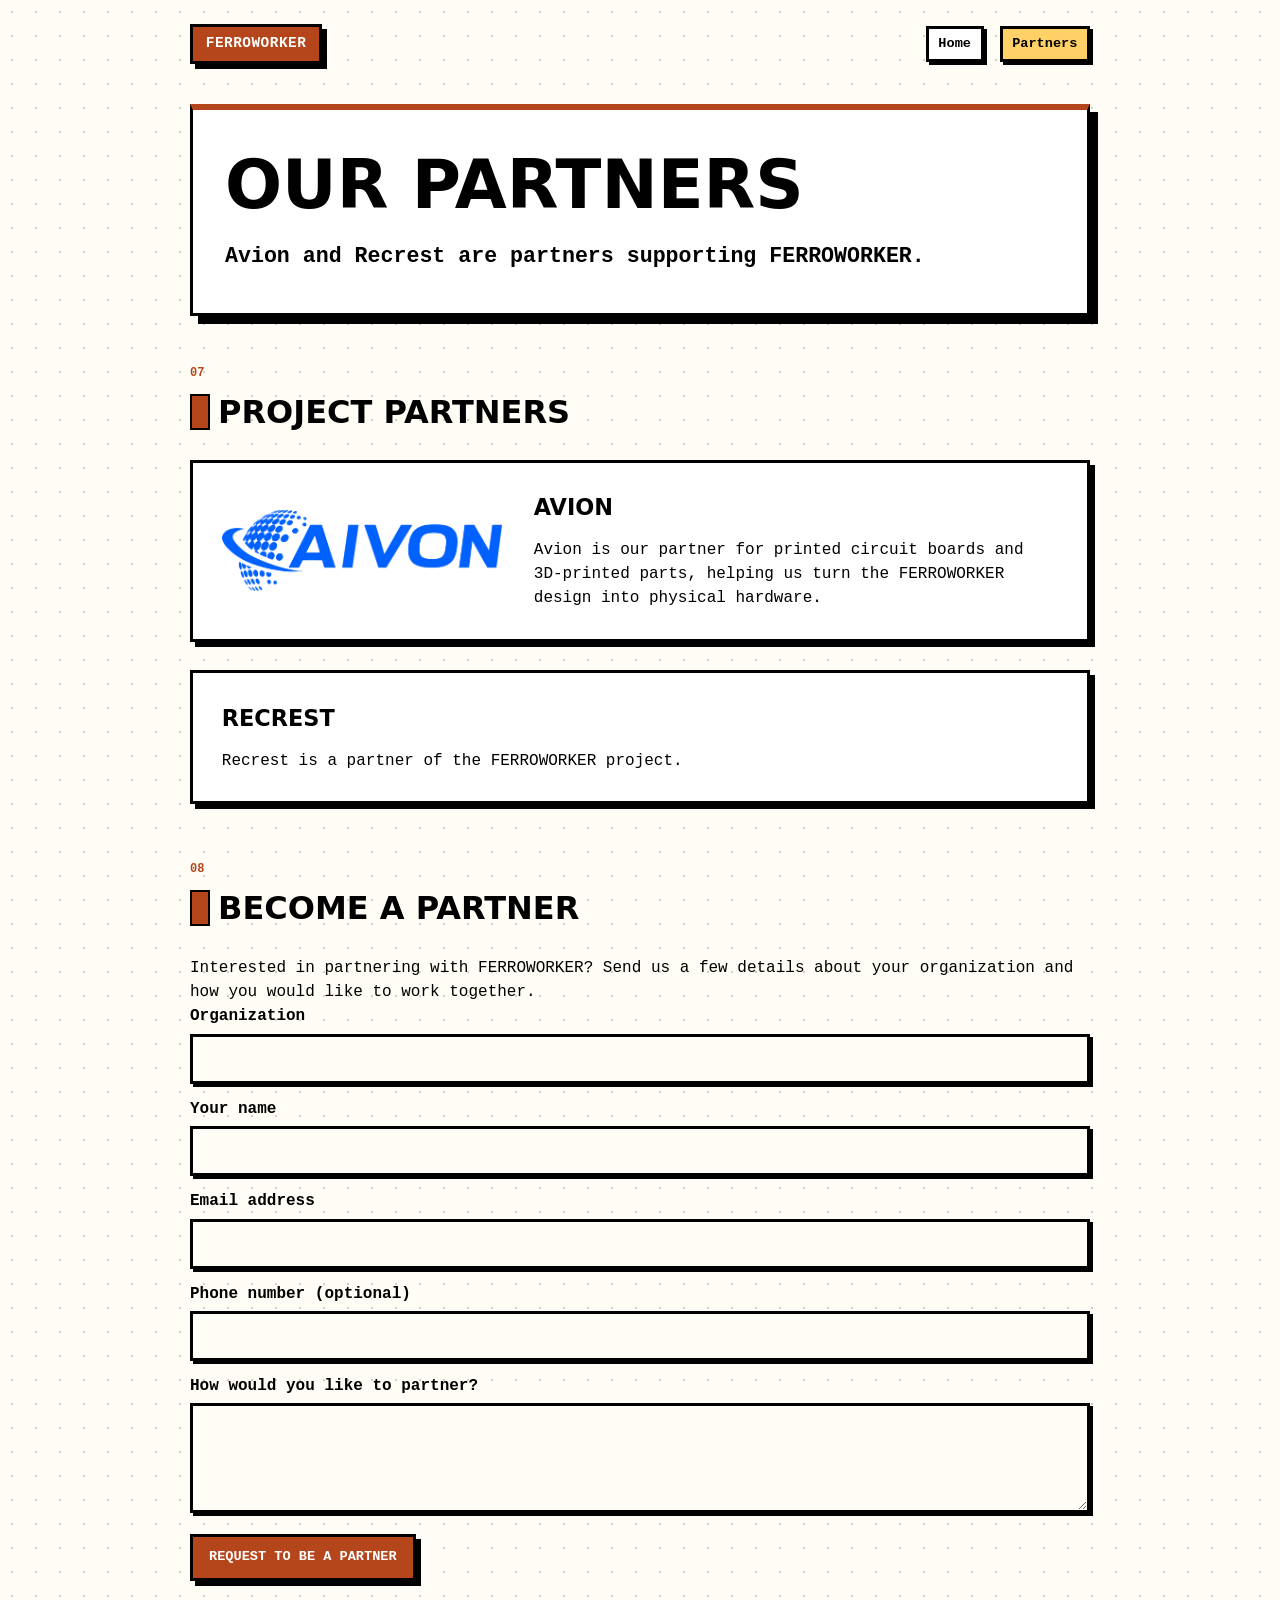
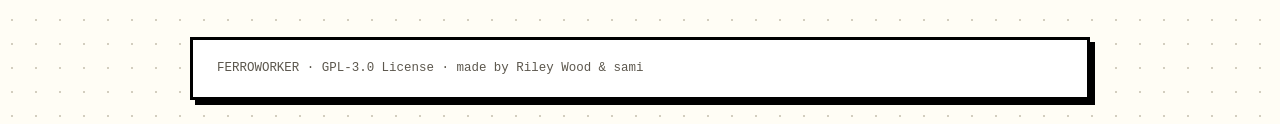
==== partner/index.html @ 9775b6dd "v1" ====
<!DOCTYPE html>
<html lang="en">
<head>
    <meta charset="UTF-8">
    <meta name="viewport" content="width=device-width, initial-scale=1.0">
    <meta name="referrer" content="strict-origin-when-cross-origin">
    <meta http-equiv="Content-Security-Policy" content="default-src 'self'; script-src 'self' 'unsafe-inline'; img-src 'self' data:; style-src 'self' 'unsafe-inline'; base-uri 'self'; object-src 'none'">
    <title>Partners | FERROWORKER</title>
    <meta name="description" content="Meet the partners supporting FERROWORKER with PCB manufacturing and 3D printing.">
    <style>
        :root {
            --bg: #fffdf5;
            --black: #000000;
            --white: #ffffff;
            --rust: #b5451b;
            --yellow: #ffd166;
            --green: #06d6a0;
            --cyan: #118ab2;
            --orange: #ff9f1c;
            --font-sans: system-ui, -apple-system, BlinkMacSystemFont, "Segoe UI", Roboto, sans-serif;
            --font-mono: "IBM Plex Mono", "Courier New", Courier, monospace;
            --shadow: 5px 5px 0px #000000;
            --shadow-lg: 8px 8px 0px #000000;
            --border: 3px solid #000000;
        }

        * {
            box-sizing: border-box;
            margin: 0;
            padding: 0;
        }

        body {
            padding: 1.5rem 1rem;
            display: flex;
            justify-content: center;
            background-color: var(--bg);
            color: var(--black);
            font-family: var(--font-mono);
            line-height: 1.5;
            background-image: radial-gradient(#d3cebf 1.5px, transparent 1.5px);
            background-size: 24px 24px;
        }

        a { color: var(--rust); }
        a:hover { text-decoration: none; }

        .wrapper { max-width: 900px; width: 100%; }

        nav {
            display: flex;
            justify-content: space-between;
            align-items: center;
            margin-bottom: 2.5rem;
            flex-wrap: wrap;
            gap: 1rem;
        }

        .nav-badge {
            background-color: var(--rust);
            color: var(--white);
            font-family: var(--font-mono);
            font-weight: 900;
            padding: 0.4rem 0.8rem;
            border: var(--border);
            box-shadow: var(--shadow);
            text-transform: uppercase;
            font-size: 0.9rem;
            letter-spacing: 0.5px;
        }

        .nav-links { display: flex; gap: 1rem; }

        .nav-link {
            font-family: var(--font-mono);
            font-weight: bold;
            color: var(--black);
            text-decoration: none;
            background: var(--white);
            border: var(--border);
            padding: 0.3rem 0.6rem;
            box-shadow: 3px 3px 0px #000;
            font-size: 0.85rem;
            transition: all 0.1s ease;
        }

        .nav-link:hover {
            transform: translate(-2px, -2px);
            box-shadow: 5px 5px 0px #000;
            background: var(--yellow);
            color: var(--black);
            text-decoration: none;
        }

        .nav-link:focus-visible { outline: 2px solid var(--rust); outline-offset: 2px; }
        .nav-link.active { background: var(--yellow); }

        .hero {
            background: var(--white);
            border: var(--border);
            border-top: 6px solid var(--rust);
            box-shadow: var(--shadow-lg);
            padding: 2.5rem 2rem;
            margin-bottom: 3rem;
        }

        h1 {
            font-size: clamp(2.5rem, 7vw, 4.2rem);
            font-weight: 900;
            line-height: 1.05;
            letter-spacing: 0;
            text-transform: uppercase;
            margin-bottom: 1.2rem;
            font-family: var(--font-sans);
        }

        .hero p {
            font-size: clamp(1.1rem, 3vw, 1.35rem);
            font-weight: 600;
            max-width: 720px;
        }

        .section-title {
            font-size: 2rem;
            font-weight: 900;
            text-transform: uppercase;
            margin-bottom: 1.5rem;
            display: flex;
            align-items: center;
            gap: 0.5rem;
            font-family: var(--font-sans);
        }

        .section-title::before {
            content: "";
            display: inline-block;
            flex: 0 0 16px;
            width: 16px;
            height: 32px;
            background-color: var(--rust);
            border: 2px solid #000;
        }

        .sec-num {
            margin-bottom: 6px;
            color: var(--rust);
            font-size: 0.75rem;
            text-transform: uppercase;
            font-weight: bold;
        }

        section { margin-bottom: 3.5rem; }

        .card {
            background: var(--white);
            border: var(--border);
            box-shadow: var(--shadow);
            padding: 1.8rem;
            display: flex;
            align-items: center;
            gap: 2rem;
        }

        .card + .card { margin-top: 1.8rem; }

        .card h3 {
            font-size: 1.4rem;
            font-weight: 900;
            margin-bottom: 0.8rem;
            text-transform: uppercase;
            font-family: var(--font-sans);
        }

        .partner-form label {
            display: block;
            margin-bottom: 0.35rem;
            font-weight: 700;
        }

        .partner-form input,
        .partner-form textarea {
            width: 100%;
            margin-bottom: 0.8rem;
            padding: 10px 12px;
            border: var(--border);
            box-shadow: 3px 3px 0px #000;
            background: var(--bg);
            color: var(--black);
            font: inherit;
        }

        .partner-form textarea { min-height: 110px; resize: vertical; }

        .partner-form button {
            padding: 10px 16px;
            border: var(--border);
            background: var(--rust);
            color: var(--white);
            font: inherit;
            font-size: 0.85rem;
            font-weight: 700;
            text-transform: uppercase;
            cursor: pointer;
            box-shadow: var(--shadow);
        }

        .partner-form button:hover { background: #8c3815; transform: translate(-1px, -1px); box-shadow: 4px 4px 0px #000; }

        .partner-confirm {
            display: none;
            margin-top: 12px;
            padding: 10px 14px;
            border: var(--border);
            box-shadow: var(--shadow);
            background: var(--green);
            color: #5c574d;
            font-size: 0.92rem;
        }

        footer {
            display: flex;
            justify-content: space-between;
            flex-wrap: wrap;
            gap: 10px;
            margin-top: 20px;
            padding-top: 20px;
            border-top: var(--border);
            color: #5c574d;
            font-size: 0.78rem;
            background: var(--white);
            border: var(--border);
            box-shadow: var(--shadow);
            padding: 1.2rem 1.5rem;
        }

        @media (max-width: 600px) {
            .hero { padding: 2rem 1.25rem; }
            .card { align-items: flex-start; flex-direction: column; gap: 1.25rem; }
            .partner-logo { flex-basis: auto; width: min(280px, 100%); }
        }

        .partner-logo {
            display: block;
            flex: 0 0 min(280px, 38%);
            width: min(280px, 38%);
            height: auto;
        }
    </style>
</head>
<body>
    <div class="wrapper">
        <nav aria-label="Page navigation">
            <div class="nav-badge">FERROWORKER</div>
            <div class="nav-links">
                <a class="nav-link" href="/">Home</a>
                <a class="nav-link active" href="/partner" aria-current="page">Partners</a>
            </div>
        </nav>

        <main>
            <header class="hero">
                <h1>Our Partners</h1>
                <p>Avion and Recrest are partners supporting FERROWORKER.</p>
            </header>

            <section aria-labelledby="partners-title">
                <div class="sec-num">07</div>
                <h2 class="section-title" id="partners-title">Project Partners</h2>
                <article class="card" aria-labelledby="avion-title">
                    <img class="partner-logo" src="/avion.png" alt="Avion logo">
                    <div>
                        <h3 id="avion-title">Avion</h3>
                        <p>Avion is our partner for printed circuit boards and 3D-printed parts, helping us turn the FERROWORKER design into physical hardware.</p>
                    </div>
                </article>
                <article class="card" aria-labelledby="recrest-title">
                    <div>
                        <h3 id="recrest-title">Recrest</h3>
                        <p>Recrest is a partner of the FERROWORKER project.</p>
                    </div>
                </article>
            </section>

            <section aria-labelledby="partner-request-title">
                <div class="sec-num">08</div>
                <h2 class="section-title" id="partner-request-title">Become a Partner</h2>
                <p>Interested in partnering with FERROWORKER? Send us a few details about your organization and how you would like to work together.</p>
                <form class="partner-form" id="partner-form">
                    <label for="partner-organization">Organization</label>
                    <input type="text" id="partner-organization" required>
                    <label for="partner-contact">Your name</label>
                    <input type="text" id="partner-contact" required>
                    <label for="partner-email">Email address</label>
                    <input type="email" id="partner-email" required>
                    <label for="partner-phone">Phone number (optional)</label>
                    <input type="tel" id="partner-phone">
                    <label for="partner-interest">How would you like to partner?</label>
                    <textarea id="partner-interest" required></textarea>
                    <button type="submit">Request to be a partner</button>
                    <div class="partner-confirm" id="partner-confirm" role="status" aria-live="polite">Your email app should open with the request filled in. Review it and press Send. If it does not open, email ferroworks@outlook.com.au.</div>
                </form>
            </section>
        </main>

        <footer>FERROWORKER · GPL-3.0 License · made by Riley Wood &amp; sami</footer>
    </div>
    <script>
        (function () {
            var partnerForm = document.getElementById('partner-form');
            var partnerConfirm = document.getElementById('partner-confirm');
            if (!partnerForm) return;

            partnerForm.addEventListener('submit', function (event) {
                event.preventDefault();
                if (!partnerForm.checkValidity()) {
                    partnerForm.reportValidity();
                    return;
                }

                var organization = document.getElementById('partner-organization').value.trim();
                var subject = 'Partnership request: ' + organization;
                var body = [
                    'Organization: ' + organization,
                    'Name: ' + document.getElementById('partner-contact').value.trim(),
                    'Email: ' + document.getElementById('partner-email').value.trim(),
                    'Phone: ' + document.getElementById('partner-phone').value.trim(),
                    '',
                    'How they would like to partner:',
                    document.getElementById('partner-interest').value.trim()
                ].join('\n');
                window.location.href = 'mailto:ferroworks@outlook.com.au?subject=' + encodeURIComponent(subject) + '&body=' + encodeURIComponent(body);

                if (partnerConfirm) {
                    partnerConfirm.style.display = 'block';
                    partnerConfirm.scrollIntoView({ behavior: 'smooth', block: 'nearest' });
                }
            });
        })();
    </script>
</body>
</html>
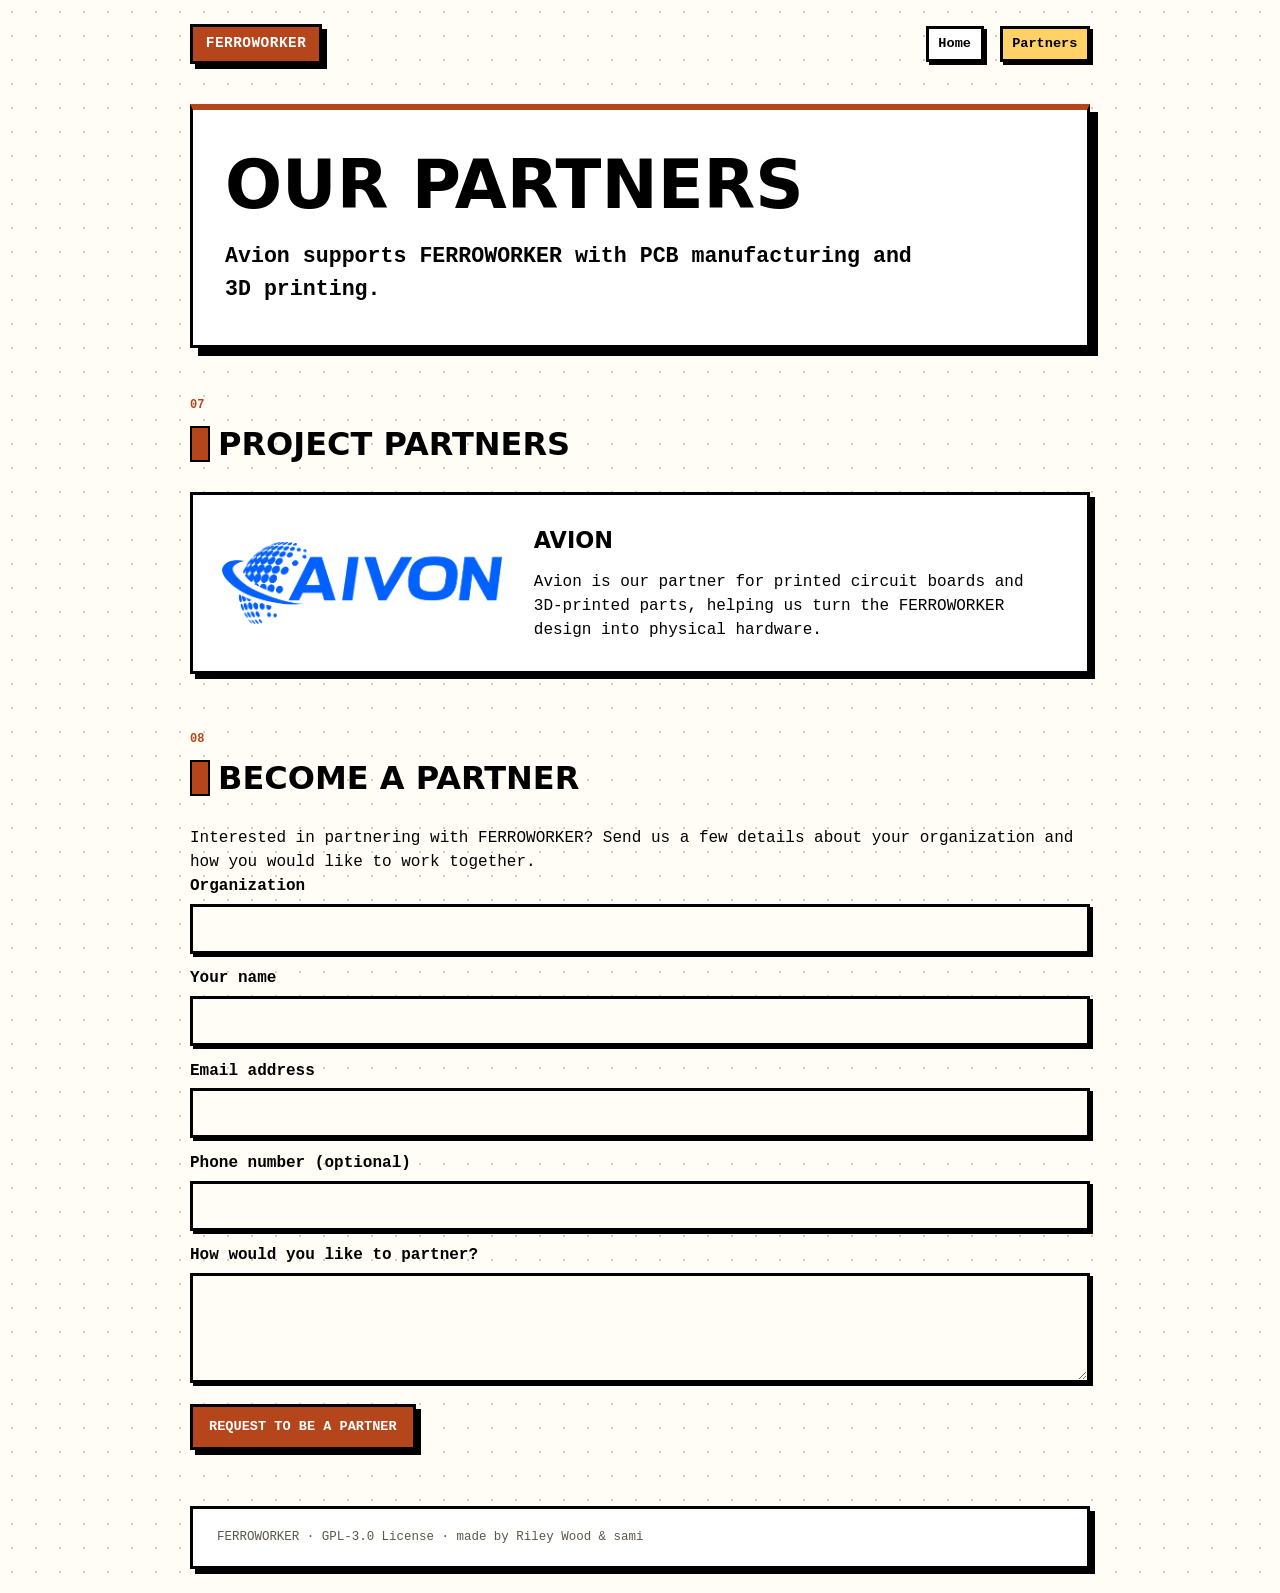
==== commit e9ba2afb: "v1" ====
--- a/partner/index.html
+++ b/partner/index.html
@@ -260,7 +260,7 @@
         <main>
             <header class="hero">
                 <h1>Our Partners</h1>
-                <p>Avion and Recrest are partners supporting FERROWORKER.</p>
+                <p>Avion supports FERROWORKER with PCB manufacturing and 3D printing.</p>
             </header>
 
             <section aria-labelledby="partners-title">
@@ -271,12 +271,6 @@
                     <div>
                         <h3 id="avion-title">Avion</h3>
                         <p>Avion is our partner for printed circuit boards and 3D-printed parts, helping us turn the FERROWORKER design into physical hardware.</p>
-                    </div>
-                </article>
-                <article class="card" aria-labelledby="recrest-title">
-                    <div>
-                        <h3 id="recrest-title">Recrest</h3>
-                        <p>Recrest is a partner of the FERROWORKER project.</p>
                     </div>
                 </article>
             </section>
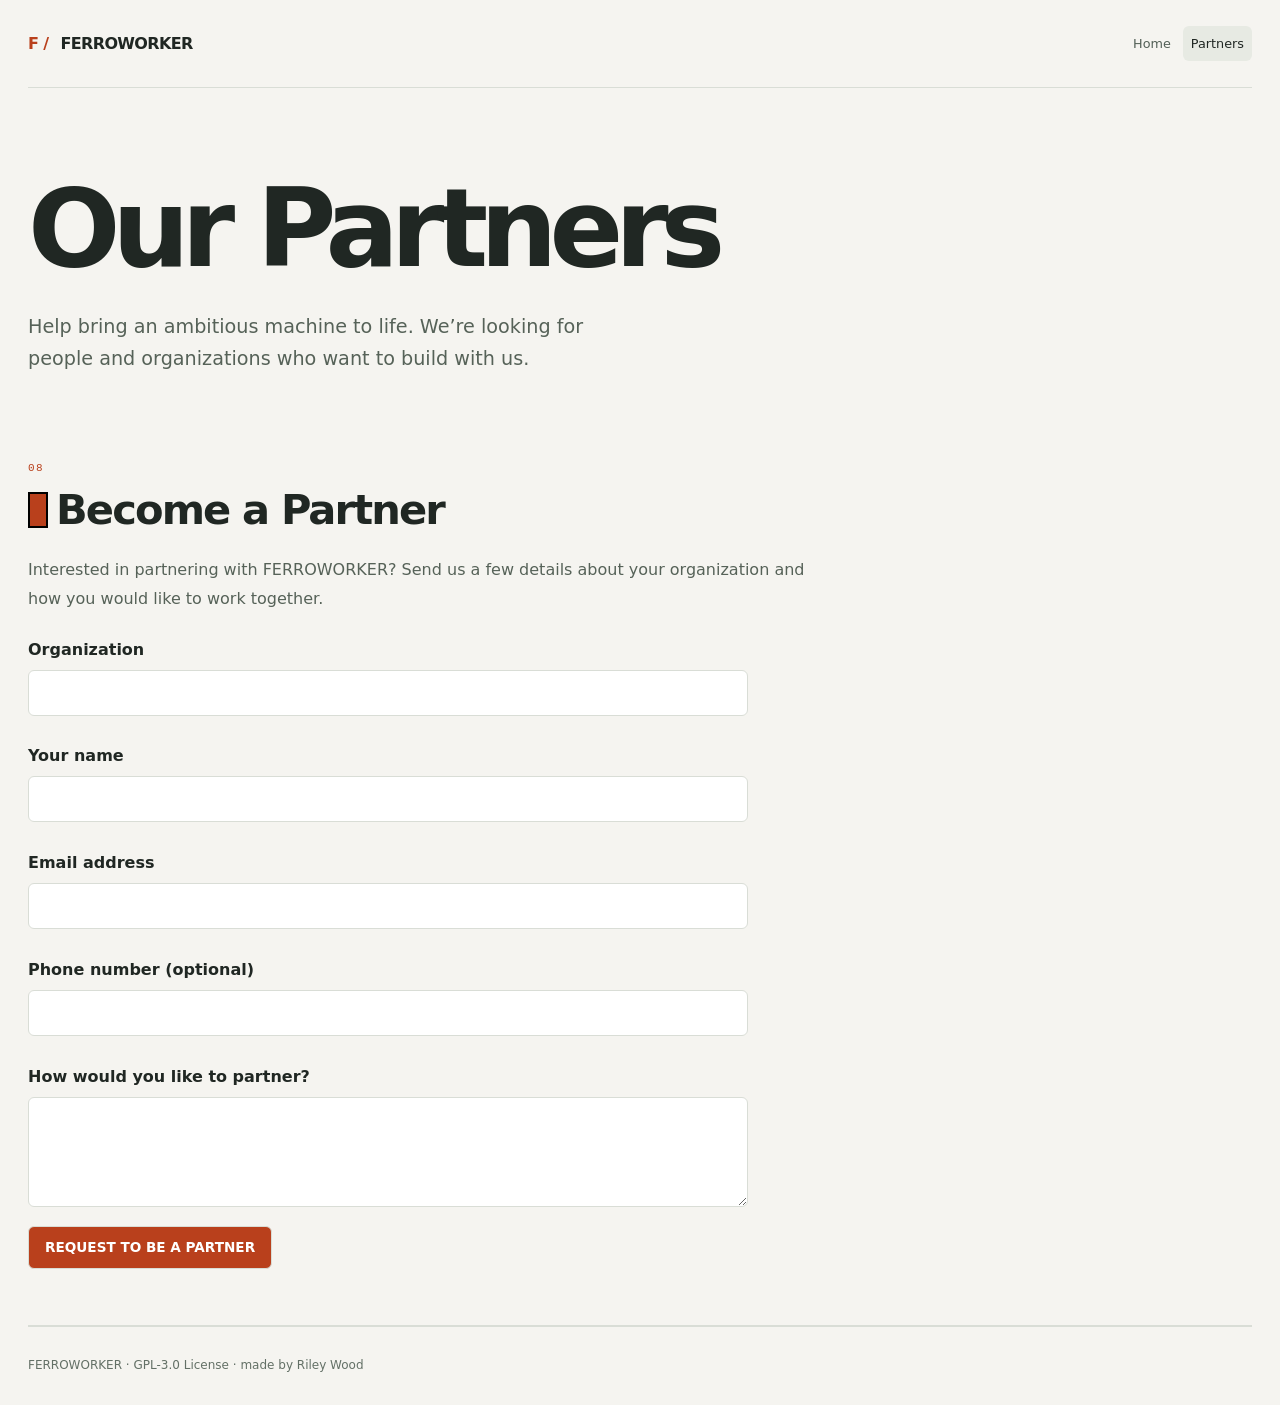
==== commit 536c5f3c: "Modernise website and update team and partner content" ====
--- a/partner/index.html
+++ b/partner/index.html
@@ -246,6 +246,7 @@
             height: auto;
         }
     </style>
+    <link rel="stylesheet" href="/site.css">
 </head>
 <body>
     <div class="wrapper">
@@ -260,20 +261,8 @@
         <main>
             <header class="hero">
                 <h1>Our Partners</h1>
-                <p>Avion supports FERROWORKER with PCB manufacturing and 3D printing.</p>
+                <p>Help bring an ambitious machine to life. We’re looking for people and organizations who want to build with us.</p>
             </header>
-
-            <section aria-labelledby="partners-title">
-                <div class="sec-num">07</div>
-                <h2 class="section-title" id="partners-title">Project Partners</h2>
-                <article class="card" aria-labelledby="avion-title">
-                    <img class="partner-logo" src="/avion.png" alt="Avion logo">
-                    <div>
-                        <h3 id="avion-title">Avion</h3>
-                        <p>Avion is our partner for printed circuit boards and 3D-printed parts, helping us turn the FERROWORKER design into physical hardware.</p>
-                    </div>
-                </article>
-            </section>
 
             <section aria-labelledby="partner-request-title">
                 <div class="sec-num">08</div>
@@ -296,7 +285,7 @@
             </section>
         </main>
 
-        <footer>FERROWORKER · GPL-3.0 License · made by Riley Wood &amp; sami</footer>
+        <footer>FERROWORKER · GPL-3.0 License · made by Riley Wood</footer>
     </div>
     <script>
         (function () {
--- a/site.css
+++ b/site.css
@@ -0,0 +1,39 @@
+/* Shared visual language for the project and partnership pages. */
+:root{--bg:#f5f4f0;--black:#202723;--white:#fff;--rust:#b9401c;--yellow:#f6dfba;--green:#dbece1;--cyan:#28616b;--orange:#f2643a;--border:1px solid #d9ddd6;--shadow:none;--shadow-lg:0 12px 40px #20272308;--font-mono:ui-monospace,SFMono-Regular,Consolas,monospace}
+body{background:var(--bg);background-image:none;font-family:var(--font-sans,system-ui,sans-serif);padding:0 28px;color:var(--black);-webkit-font-smoothing:antialiased}
+.wrapper{max-width:1240px;width:100%;margin:auto}
+a{ text-underline-offset:4px }
+nav{align-items:center;justify-content:space-between;gap:24px;margin:0;padding:26px 0;border-bottom:var(--border)}
+.nav-badge{background:none;color:var(--black);border:0;box-shadow:none;padding:0;font-size:1rem;letter-spacing:-.04em;font-family:system-ui,sans-serif}
+.nav-badge::before{content:'F /';color:var(--rust);margin-right:12px;font-weight:900}
+.nav-links{flex:0 1 auto;gap:4px;align-items:center}
+.nav-link{background:transparent;border:0;box-shadow:none;padding:8px;font-family:inherit;font-weight:500;font-size:.8rem;color:#536057;border-radius:6px}
+.nav-link:hover,.nav-link.active{background:#e7eae3;box-shadow:none;transform:none;color:var(--black)}
+.hero{background:transparent;border:0;box-shadow:none;padding:88px 0 0;margin-bottom:0;overflow:hidden}
+.eyebrow{display:flex;align-items:center;gap:10px;font:600 11px var(--font-mono);letter-spacing:.12em;color:#566258;margin-bottom:30px}
+.eyebrow span{width:7px;height:7px;background:var(--rust);border-radius:50%;box-shadow:0 0 0 5px #b9401c12}
+h1{font-family:system-ui,sans-serif;font-size:clamp(3rem,8.5vw,7rem);line-height:.98;letter-spacing:-.075em;text-transform:none;font-weight:650;margin-bottom:28px}
+.hero p{font-size:clamp(1rem,2vw,1.2rem);font-weight:400;line-height:1.7;max-width:620px;color:#566258;margin-bottom:30px}
+.btn-cta{font:600 .88rem system-ui,sans-serif;letter-spacing:0;text-transform:none;border:1px solid transparent;border-radius:7px;padding:14px 20px;box-shadow:none;margin-bottom:10px;transition:background .2s,transform .2s}
+.btn-cta:hover{box-shadow:none;transform:translateY(-2px);background:#923014}
+.btn-cta.secondary{background:transparent;color:var(--black);border-color:#c6ccc3;margin-left:8px}
+.btn-cta.secondary:hover{background:#e7eae3}
+.hero-specs{display:grid;grid-template-columns:repeat(3,1fr);border-top:var(--border);border-bottom:var(--border);margin-top:56px;padding:28px 0;gap:24px}
+.hero-specs div{display:flex;flex-direction:column;gap:6px}.hero-specs strong{font-size:1.65rem;font-weight:550;letter-spacing:-.04em}.hero-specs span{font:11px var(--font-mono);color:#637066}
+section{padding:56px 0;margin:0;border-bottom:var(--border);scroll-margin-top:24px}
+.sec-num{font:500 11px var(--font-mono);color:var(--rust);letter-spacing:.12em;margin-bottom:12px}
+h2.section-title{font-family:system-ui,sans-serif;font-size:clamp(1.8rem,4vw,2.6rem);font-weight:550;letter-spacing:-.045em;text-transform:none;line-height:1.15;margin-bottom:22px;background:none;box-shadow:none;border:0;padding:0;transform:none}
+section>p{max-width:780px;color:#566258;line-height:1.8;margin-bottom:24px}
+.printer-embed{border:var(--border);border-radius:12px;box-shadow:none;margin-top:28px;height:620px}
+.printer-note{font:12px/1.6 var(--font-mono);font-weight:400}
+.grid-3{gap:16px;margin:28px 0}.card{border-radius:10px;padding:28px;box-shadow:none;transition:border-color .2s,transform .2s}.card:hover{border-color:#8c9c8e;box-shadow:none;transform:translateY(-3px)}
+.card h3{font-size:1.15rem;letter-spacing:-.025em;text-transform:none;font-weight:650}.card p{font-size:.9rem;color:#566258}.card p:last-child{overflow-wrap:anywhere}.card-description{color:var(--rust)!important;font-size:.75rem!important;margin-bottom:14px}.card a{font-size:.8rem}
+.cost{font-family:system-ui,sans-serif;letter-spacing:-.05em}.bom-note,.progress-bar-wrap,.update-item,.donate-option,.donate-panel{border-radius:10px;box-shadow:none}
+.progress-track{border:0;border-radius:8px;background:#e1e5dd;overflow:hidden}.progress-fill{background:var(--rust)}
+input,textarea,select{border-radius:6px!important;box-shadow:none!important;background:white!important}button{border-radius:6px;box-shadow:none!important}input:focus-visible,textarea:focus-visible,select:focus-visible,button:focus-visible,a:focus-visible{outline:2px solid var(--rust);outline-offset:4px}
+.partner-form{max-width:720px}.partner-form label{display:block;margin:16px 0 8px}.partner-form input,.partner-form textarea{width:100%}
+footer{background:transparent;border:0;border-top:var(--border);box-shadow:none;padding:28px 0;margin:0;gap:24px;font:12px/1.8 system-ui,sans-serif;color:#637066}footer>div:first-child{max-width:620px}
+@media(min-width:1000px){#about,#features{display:inline-block;vertical-align:top;width:49.5%;padding-right:48px;min-height:290px}}
+@media(max-width:800px){body{padding:0 20px}nav{padding:20px 0}.nav-links{flex-basis:100%}.hero{padding-top:54px}.nav-toggle{background:transparent;border:var(--border);color:var(--black)}.hero-specs{margin-top:32px;gap:12px}.hero-specs strong{font-size:1.3rem}.hero-specs span{font-size:10px}section{padding:38px 0}.printer-embed{height:520px;min-height:360px}.grid-3{grid-template-columns:repeat(2,minmax(0,1fr))}.btn-cta{padding:12px 16px;font-size:.8rem}}
+@media(max-width:480px){.grid-3{grid-template-columns:1fr}.hero .btn-cta{margin-left:0!important;margin-right:6px}.hero-specs{gap:10px}.hero-specs span{max-width:100px;line-height:1.5}.card{padding:22px}h1{font-size:3.5rem}.printer-embed{height:480px}}
+@media(prefers-reduced-motion:reduce){html{scroll-behavior:auto}*,*::before,*::after{transition:none!important;animation:none!important}}
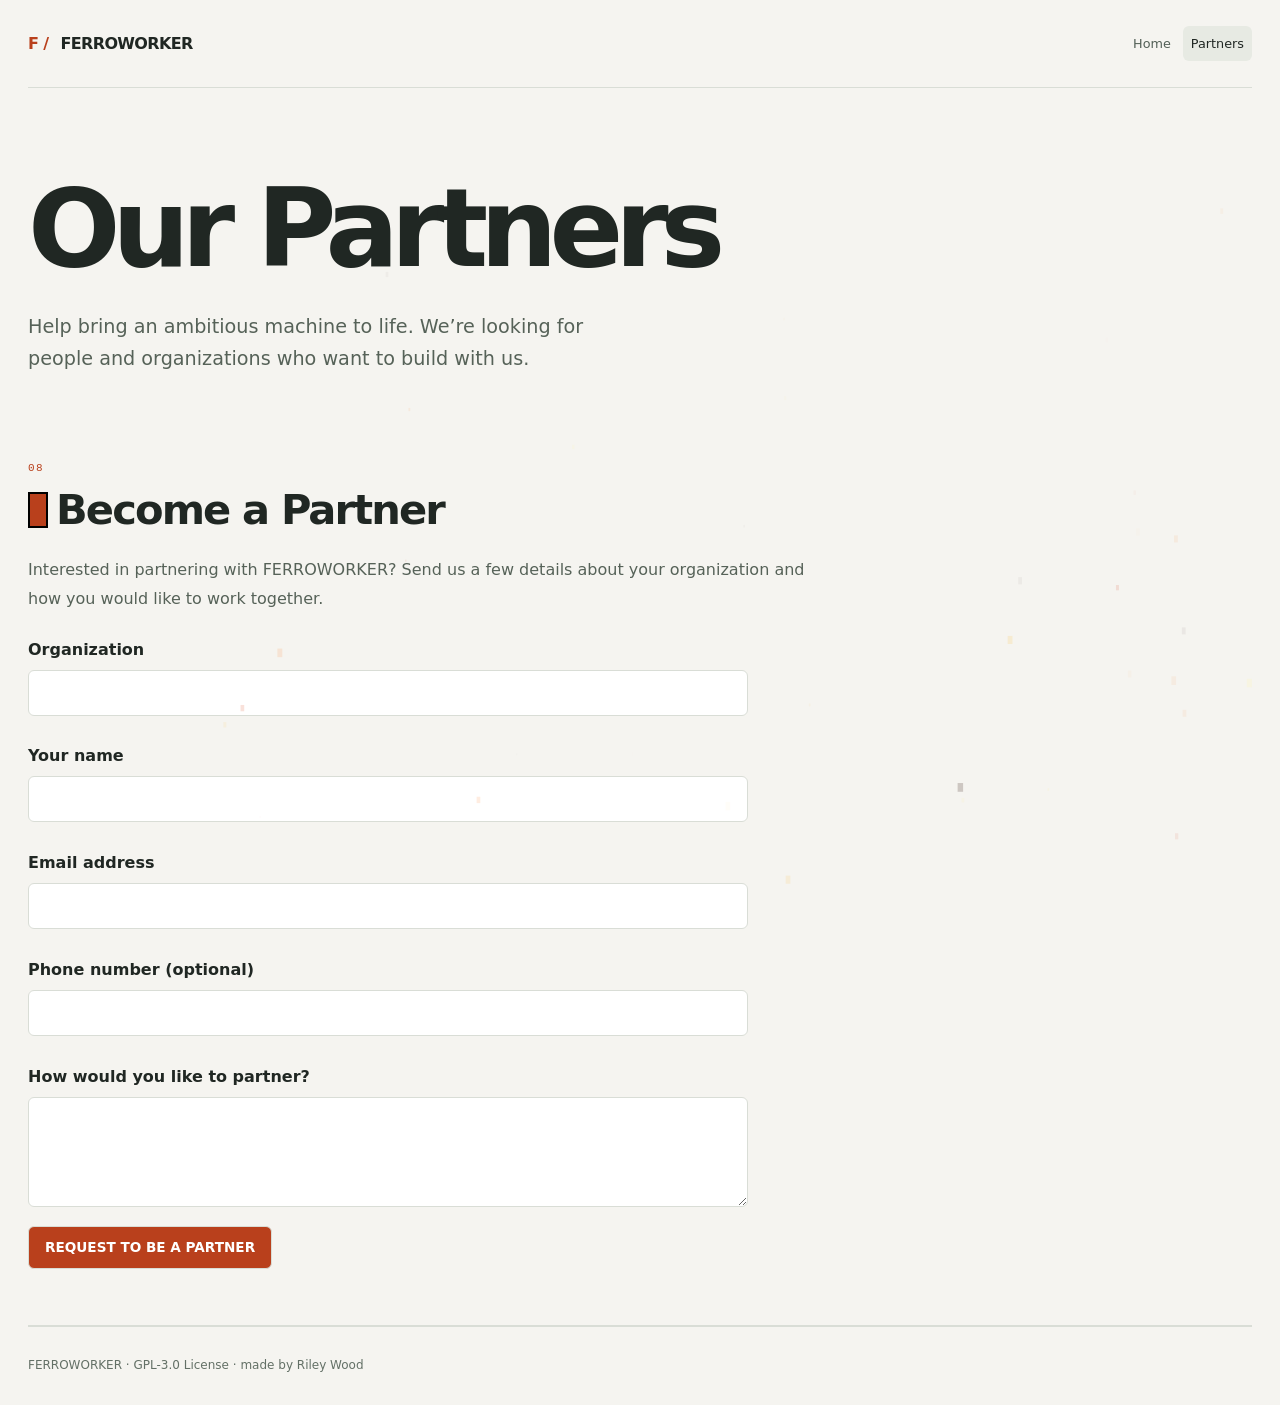
==== commit c532d539: "Loop sitewide explosion effects" ====
--- a/partner/index.html
+++ b/partner/index.html
@@ -247,6 +247,8 @@
         }
     </style>
     <link rel="stylesheet" href="/site.css">
+    <link rel="stylesheet" href="/explosion.css">
+    <script src="/explosion.js" defer></script>
 </head>
 <body>
     <div class="wrapper">
--- a/explosion.css
+++ b/explosion.css
@@ -0,0 +1,25 @@
+.site-explosion {
+  position: fixed;
+  inset: 0;
+  width: 100%;
+  height: 100%;
+  z-index: 200;
+  pointer-events: none;
+}
+
+.site-blast {
+  animation: site-blast 560ms ease-out;
+}
+
+@keyframes site-blast {
+  0%, 100% { transform: none; }
+  12% { transform: translate(-7px, 4px) rotate(-.28deg); }
+  26% { transform: translate(6px, -4px) rotate(.24deg); }
+  46% { transform: translate(-4px, 3px); }
+  65% { transform: translate(2px, -1px); }
+}
+
+@media (prefers-reduced-motion: reduce) {
+  .site-explosion { display: none; }
+  .site-blast { animation: none; }
+}
